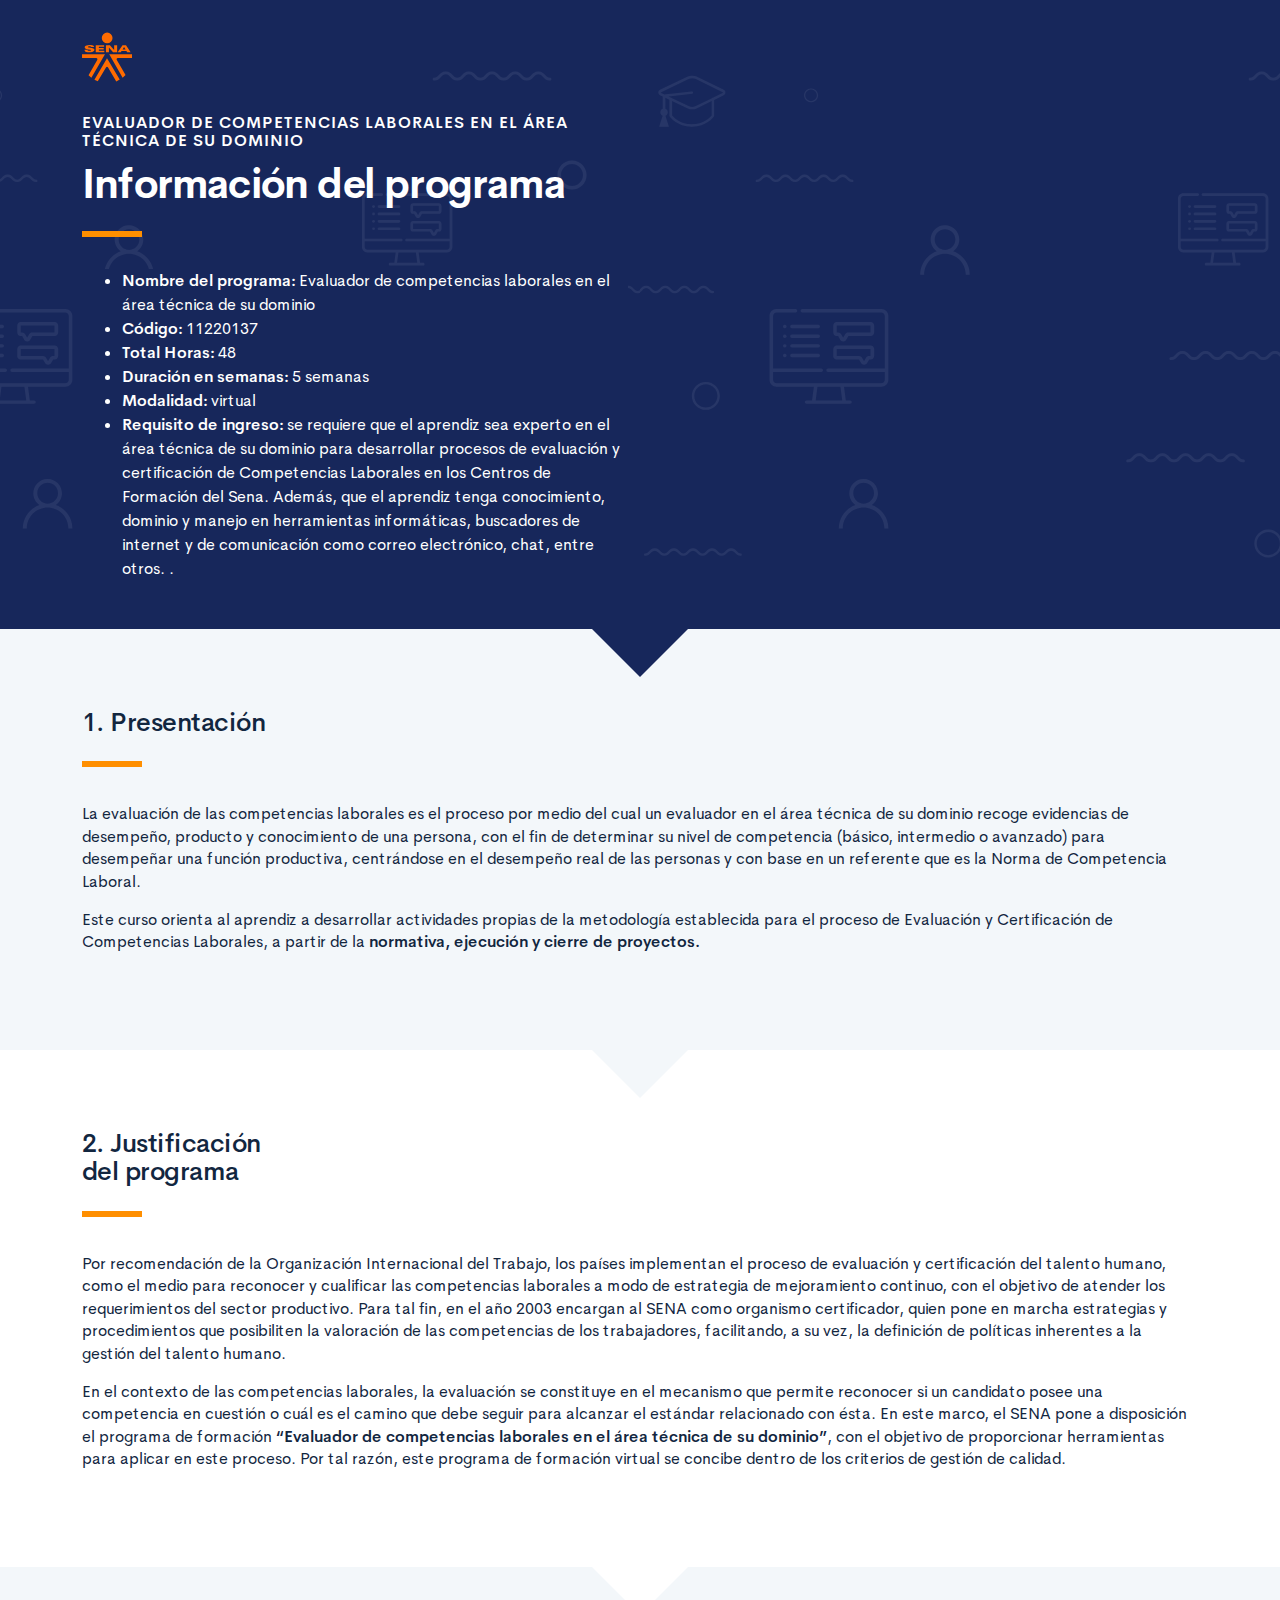
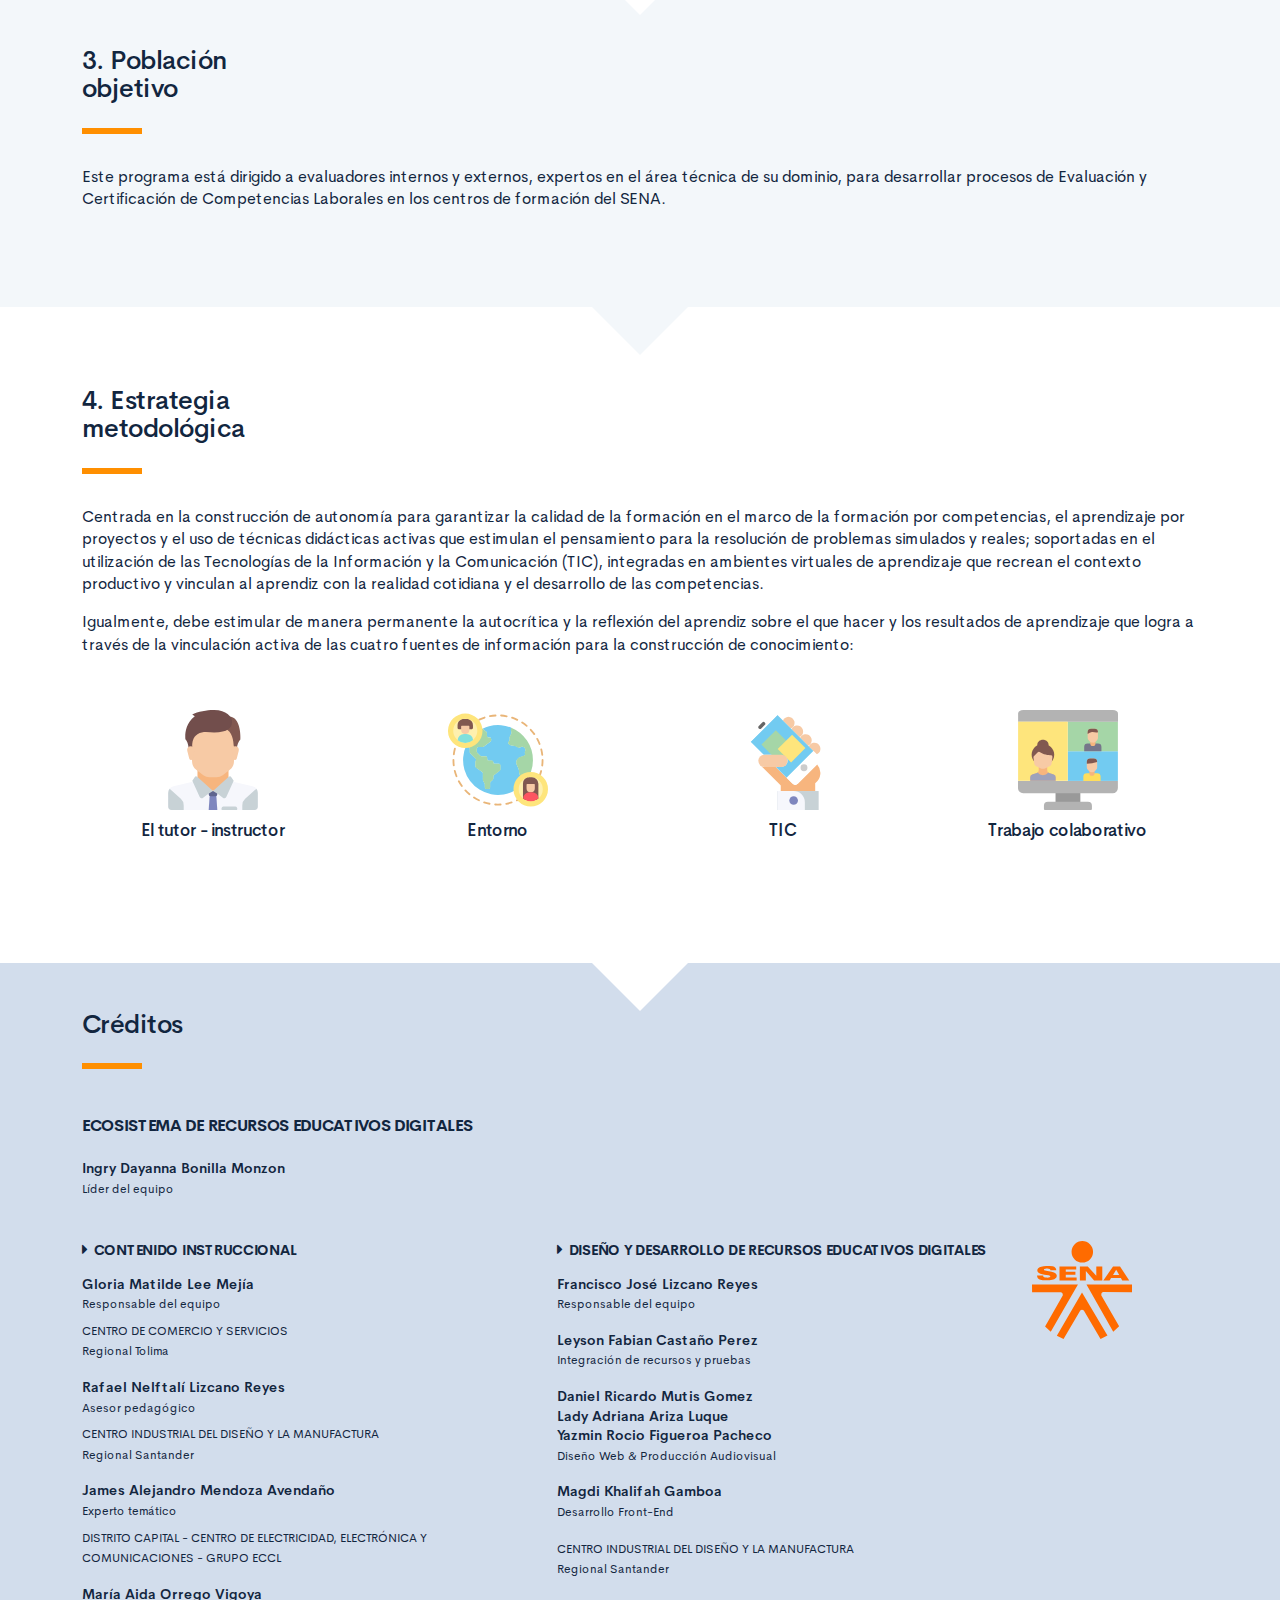
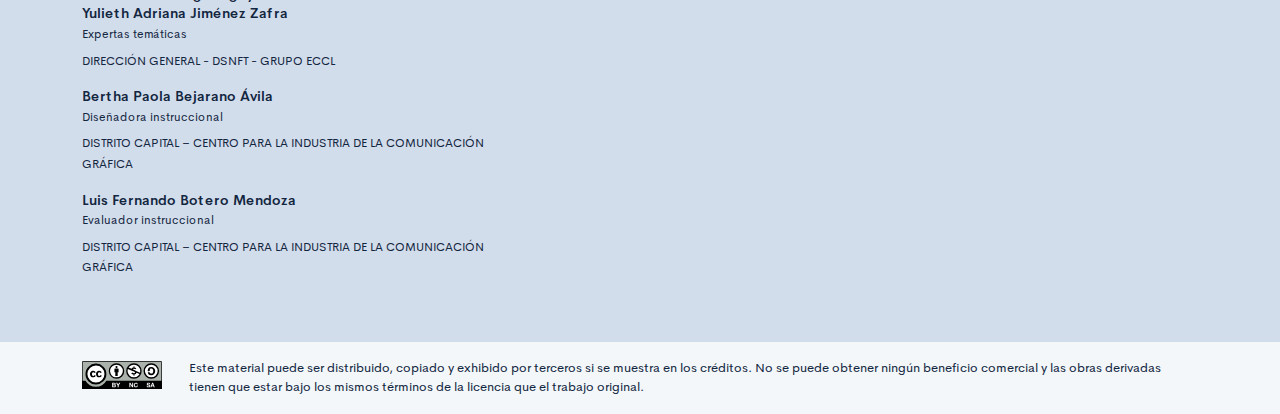
==== public/info.html @ 94f4ec47 "CF3_V1" ====
<!DOCTYPE html>
<html lang="es">
    <head>
        <meta charset="UTF-8">
        <meta name="viewport" content="width=device-width, user-scalable=no, initial-scale=1.0, maximum-scale=1.0, minimum-scale=1.0">
        <title>Información del programa: Salud Penitenciaria</title>
        <meta meta name="description" content="Ruta de aprendizaje programa Salud penitenciaria.">
        <link rel="icon" type="image/svg+xml" href="assets/images/logos/senaLogo.svg">
        <link rel="stylesheet" href="assets/fonts/feather/feather.css">
        <link rel="stylesheet" href="assets/fonts/fontawesome/css/font-awesome.css">
        <link href="assets/css/fancybox.css" rel="stylesheet">
        <link href="assets/css/animate.css" rel="stylesheet">
        <link rel="stylesheet" href="assets/css/main.css">
    </head>
    <body class="theme-dark page-header-textura" id="page-home">
        <header class="curso-presentacion page-header" id="CursoPresentacion">
            <div class="page-textura">
                <div class="container">
                    <div class="curso-topbar justify-content-center justify-content-md-start"><a class="curso-topbar__logo"><svg xmlns="http://www.w3.org/2000/svg" width="168.273" height="164.177" viewBox="0 0 168.273 164.177">
                                <path id="SENA_LOGO" data-name="SENA LOGO" d="M85.349,1a18.09,18.09,0,1,0,18.09,18.09h0A18.1,18.1,0,0,0,85.349,1ZM25.617,42.983a33.722,33.722,0,0,0-9.386,1.024,11.156,11.156,0,0,0-5.12,2.56A5.346,5.346,0,0,0,10.086,52.2c.683,1.707,2.56,2.9,4.608,3.584,4.437,1.536,9.386,1.877,13.994,2.731a5.1,5.1,0,0,1,2.389,1.024,1.369,1.369,0,0,1-.683,2.048,9.146,9.146,0,0,1-5.291.683A8.354,8.354,0,0,1,20.5,61.244a1.962,1.962,0,0,1-.853-2.389H9.233A7.663,7.663,0,0,0,10.6,63.463a7.59,7.59,0,0,0,4.267,2.389A28.541,28.541,0,0,0,23.4,66.876,52.426,52.426,0,0,0,35,66.023a11.043,11.043,0,0,0,5.8-2.9,5.358,5.358,0,0,0-1.365-8.533,21.267,21.267,0,0,0-5.8-2.048c-3.072-.683-5.973-1.024-9.045-1.536a9.114,9.114,0,0,1-3.072-.853,1.226,1.226,0,0,1,0-2.219,9.369,9.369,0,0,1,4.437-.683,10.554,10.554,0,0,1,4.608.853A1.877,1.877,0,0,1,31.59,49.81h9.9a5.669,5.669,0,0,0-1.195-3.584A8.875,8.875,0,0,0,35.515,43.5c-3.584-.341-6.827-.512-9.9-.512Zm21.333.683V67.217H75.792V62.1H57.531V57.489H73.744V52.54H57.531V48.786H75.109v-5.12Zm47.615,0H81.253V67.217H91.322V51.346l13.824,15.872h13.824V43.666H108.9v15.7Zm42.495,0L120.676,67.217h10.581l2.56-4.267H150.2l2.389,4.267h11.776l-15.53-23.551ZM142.35,49.3l5.12,8.533h-10.41ZM.7,74.044l.171,12.8L49,86.673c2.389.512,3.925,2.048,3.413,5.8l-29.7,51.711,9.557,9.045L78.01,74.044Zm91.646,0L137.4,152.89l9.9-8.874L117.433,92.3c-.512-3.584.853-5.291,3.413-5.8l48.127.171V74.044ZM84.837,87.185,42.512,159.546l11.264,5.461,28.159-47.615a4.283,4.283,0,0,1,2.9-1.195,4.681,4.681,0,0,1,3.072,1.195l28.159,47.786,11.605-5.973Z" transform="translate(-0.7 -1)" fill="#FF6B00" />
                            </svg>
                        </a></div>
                    <div class="curso-portada">
                        <div class="row align-items-center">
                            <div class="col-12 col-lg-6">
                                <h3 class="curso-subtitulo">Evaluador de competencias laborales en el área técnica de su dominio</h3>
                                <h1 class="curso-titulo">Información del programa</h1>
                                <div class="brand-line-primary"></div>
                                <p class="curso-descripcion">
                                <ul class="bg-brand-color-dark text-white">
                                    <li> <span><strong>Nombre del programa:</strong> Evaluador de competencias laborales en el área técnica de su dominio</span></li>
                                    <li> <span><strong>Código:</strong> 11220137</span></li>
                                    <li> <span><strong>Total Horas:</strong> 48</span></li>
                                    <li> <span><strong>Duración en semanas:</strong> 5 semanas</span></li>
                                    <li> <span><strong>Modalidad:</strong> virtual</span></li>
                                    <li> <span><strong>Requisito de ingreso:</strong> se requiere que el aprendiz sea experto en el área técnica de su dominio para desarrollar procesos de evaluación y certificación de Competencias Laborales en los Centros de Formación del Sena. Además, que el aprendiz tenga conocimiento, dominio y manejo en herramientas informáticas, buscadores de internet y de comunicación como correo electrónico, chat, entre otros. </i>.</span></li>
                                </ul>
                                </p>
                            </div>
                            <div class="col-12 col-lg-6">
                                <div class="embed-responsive embed-responsive-16by9"><iframe class="embed-responsive-item" width="560" height="315" src="https://www.youtube.com/embed/yAttOSxoYdc" frameborder="0" allow="accelerometer; autoplay; encrypted-media; gyroscope; picture-in-picture" allowfullscreen=""> </iframe></div>
                            </div>
                        </div>
                    </div>
                </div>
            </div>
        </header>
        <section class="section section-dark" id="Presentacion">
            <div class="container">
                <h1> 1. Presentación</h1>
                <div class="brand-line-primary"></div>
                <p class="mt-5">La evaluación de las competencias laborales es el proceso por medio del cual un evaluador en el área técnica de su dominio recoge evidencias de desempeño, producto y conocimiento de una persona, con el fin de determinar su nivel de competencia (básico, intermedio o avanzado) para desempeñar una función productiva, centrándose en el desempeño real de las personas y con base en un referente que es la Norma de Competencia Laboral.</p>
                <p>Este curso orienta al aprendiz a desarrollar actividades propias de la metodología establecida para el proceso de Evaluación y Certificación de Competencias Laborales, a partir de la <strong>normativa, ejecución y cierre de proyectos.</strong> </p>
            </div>
        </section>
        <section class="section section-light" id="Justificacion">
            <div class="container">
                <h1> 2. Justificación<br> del programa</h1>
                <div class="brand-line-primary"></div>
                <p class="mt-5">Por recomendación de la Organización Internacional del Trabajo, los países implementan el proceso de evaluación y certificación del talento humano, como el medio para reconocer y cualificar las competencias laborales a modo de estrategia de mejoramiento continuo, con el objetivo de atender los requerimientos del sector productivo. Para tal fin, en el año 2003 encargan al SENA como organismo certificador, quien pone en marcha estrategias y procedimientos que posibiliten la valoración de las competencias de los trabajadores, facilitando, a su vez, la definición de políticas inherentes a la gestión del talento humano.</p>
                <p>En el contexto de las competencias laborales, la evaluación se constituye en el mecanismo que permite reconocer si un candidato posee una competencia en cuestión o cuál es el camino que debe seguir para alcanzar el estándar relacionado con ésta. En este marco, el SENA pone a disposición el programa de formación <strong>“Evaluador de competencias laborales en el área técnica de su dominio”</strong>, con el objetivo de proporcionar herramientas para aplicar en este proceso. Por tal razón, este programa de formación virtual se concibe dentro de los criterios de gestión de calidad.</p>
            </div>
        </section>
        <section class="section section-dark" id="Poblacion">
            <div class="container">
                <h1> 3. Población <br>objetivo</h1>
                <div class="brand-line-primary"></div>
                <p>Este programa está dirigido a evaluadores internos y externos, expertos en el área técnica de su dominio, para desarrollar procesos de Evaluación y Certificación de Competencias Laborales en los centros de formación del SENA.</p>
            </div>
        </section>
        <section class="section section-light" id="Estrategia">
            <div class="container">
                <h1>4. Estrategia <br>metodológica</h1>
                <div class="brand-line-primary"></div>
                <p>Centrada en la construcción de autonomía para garantizar la calidad de la formación en el marco de la formación por competencias, el aprendizaje por proyectos y el uso de técnicas didácticas activas que estimulan el pensamiento para la resolución de problemas simulados y reales; soportadas en el utilización de las Tecnologías de la Información y la Comunicación (TIC), integradas en ambientes virtuales de aprendizaje que recrean el contexto productivo y vinculan al aprendiz con la realidad cotidiana y el desarrollo de las competencias. </p>
                <p>Igualmente, debe estimular de manera permanente la autocrítica y la reflexión del aprendiz sobre el que hacer y los resultados de aprendizaje que logra a través de la vinculación activa de las cuatro fuentes de información para la construcción de conocimiento: </p>
                <div class="row mt-4">
                    <article class="col-md-6 col-lg-3 my-2">
                        <div class="box bg-gray-200 d-flex flex-column justify-content-center align-items-center p-4 rounded-lg"><img class="img-fluid" src="assets/images/info/tutor.svg" style="width: 100px; height: 100px;">
                            <h3 class="my-3">El tutor - instructor</h3>
                        </div>
                    </article>
                    <article class="col-md-6 col-lg-3 my-2">
                        <div class="box bg-gray-200 d-flex flex-column justify-content-center align-items-center p-4 rounded-lg"><img class="img-fluid" src="assets/images/info/entorno.svg" style="width: 100px; height: 100px;">
                            <h3 class="my-3">Entorno</h3>
                        </div>
                    </article>
                    <article class="col-md-6 col-lg-3 my-2">
                        <div class="box bg-gray-200 d-flex flex-column justify-content-center align-items-center p-4 rounded-lg"><img class="img-fluid" src="assets/images/info/tic.svg" style="width: 100px; height: 100px;">
                            <h3 class="my-3">TIC</h3>
                        </div>
                    </article>
                    <article class="col-md-6 col-lg-3 my-2">
                        <div class="box bg-gray-200 d-flex flex-column justify-content-center align-items-center p-4 rounded-lg" style="height: 100%;"><img class="img-fluid" src="assets/images/info/colaborativo.svg" style="width: 100px; height: 100px;">
                            <h3 class="my-3">Trabajo colaborativo</h3>
                        </div>
                    </article>
                </div>
            </div>
        </section>
        <footer class="footer" id="Creditos">
            <div class="container">
                <h1>Créditos </h1>
                <div class="brand-line-primary"></div>
                <div class="row">
                    <div class="col-12 col-md-5">
                        <h3 class="footer-subtitulo mb-4">ECOSISTEMA DE RECURSOS EDUCATIVOS DIGITALES </h3>
                        <p class="footer-texto mb-2"><strong>Ingry Dayanna Bonilla Monzon </strong><br /> <span class="text-small">Líder del equipo</span></p>
                    </div>
                </div>
                <div class="row mt-5">
                    <div class="col-12 col-md-5">
                        <h4 class="footer-subtitulo-2 mt-0">
                            <div class="fa fa-caret-right mr-2"></div>Contenido Instruccional
                        </h4>
                        <p class="footer-texto mb-2"><strong>Gloria Matilde Lee Mejía </strong><br /> <span class="text-small">Responsable del equipo</span></p>
                        <p class="footer-texto"><span class="text-small text-uppercase">Centro de Comercio y Servicios</span><br /><span class="text-small">Regional Tolima</span></p>
                        <p class="footer-texto mb-2"><strong>Rafael Nelftalí Lizcano Reyes</strong><br /> <span class="text-small">Asesor pedagógico<br /></span></p>
                        <p class="footer-texto"><span class="text-small text-uppercase">CENTRO INDUSTRIAL DEL DISEÑO Y LA MANUFACTURA </span><br /><span class="text-small">Regional Santander </span></p>
                        <p class="footer-texto mb-2"><strong>James Alejandro Mendoza Avendaño</strong><br /><span class="text-small">Experto temático<br /></span></p>
                        <p class="footer-texto"><span class="text-small text-uppercase">Distrito Capital - Centro de Electricidad, Electrónica Y Comunicaciones - Grupo ECCL</span></p>
                        <p class="footer-texto mb-2"><strong>María Aida Orrego Vigoya</strong><br />
                            <strong>Yulieth Adriana Jiménez Zafra</strong><br /> <span class="text-small">Expertas temáticas<br /></span></p>
                        <p class="footer-texto"><span class="text-small text-uppercase">Dirección General - DSNFT - Grupo ECCL</span></p>
                        <p class="footer-texto mb-2"><strong>Bertha Paola Bejarano Ávila</strong><br /> <span class="text-small">Diseñadora instruccional<br /></span></p>
                        <p class="footer-texto"><span class="text-small text-uppercase">Distrito Capital – Centro para La Industria de la Comunicación Gráfica</span></p>
                        <p class="footer-texto mb-2"><strong>Luis Fernando Botero Mendoza</strong><br /> <span class="text-small">Evaluador instruccional<br /></span></p>
                        <p class="footer-texto"><span class="text-small text-uppercase">Distrito Capital – Centro para La Industria de la Comunicación Gráfica</span></p>
                    </div>
                    <div class="col-12 col-md-5">
                        <h4 class="footer-subtitulo-2 mt-0">
                            <div class="fa fa-caret-right mr-2"></div>Diseño y desarrollo de recursos educativos digitales
                        </h4>
                        <p class="footer-texto"><strong>Francisco José Lizcano Reyes </strong><br /> <span class="text-small">Responsable del equipo<br /></span></p>
                        <p class="footer-texto"><strong>Leyson Fabian Castaño Perez</strong><br /> <span class="text-small">Integración de recursos y pruebas<br /></span></p>
                        <p class="footer-texto"> <strong>Daniel Ricardo Mutis Gomez</strong><br />
                            <strong>Lady Adriana Ariza Luque </strong><br />
                            <strong>Yazmin Rocio Figueroa Pacheco</strong><br /><span class="text-small">Diseño Web & Producción Audiovisual<br /></span></p>
                        <p class="footer-texto"><strong>Magdi Khalifah Gamboa</strong><br /> <span class="text-small">Desarrollo Front-End<br /></span></p>
                        <p class="footer-texto"><span class="text-small text-uppercase">CENTRO INDUSTRIAL DEL DISEÑO Y LA MANUFACTURA </span><br /><span class="text-small">Regional Santander </span></p>
                    </div>
                    <div class="col-12 col-md-2">
                        <div class="d-flex flex-column justify-content-center"><img src="assets/images/logos/senaLogo.svg" style="max-width:100px" /></div>
                    </div>
                </div>
            </div>
        </footer>
        <section id="cc">
            <div class="container">
                <div class="d-flex flex-column flex-sm-row"><span class="pr-3"><i class="icon cc"></i></span><span>Este material puede ser distribuido, copiado y exhibido por terceros si se muestra en los créditos. No se puede obtener ningún beneficio comercial y las obras derivadas tienen que estar bajo los mismos términos de la licencia que el trabajo original.</span></div>
            </div>
        </section>
    </body>
</html>
---- public/assets/fonts/feather/feather.css ----
@font-face {
  font-family: 'Feather';
  src:
    url('fonts/Feather.ttf?sdxovp') format('truetype'),
    url('fonts/Feather.woff?sdxovp') format('woff'),
    url('fonts/Feather.svg?sdxovp#Feather') format('svg');
  font-weight: normal;
  font-style: normal;
}

.fe {
  /* use !important to prevent issues with browser extensions that change fonts */
  font-family: 'Feather' !important;
  speak: none;
  font-style: normal;
  font-weight: normal;
  font-variant: normal;
  text-transform: none;
  line-height: 1;

  /* Better Font Rendering =========== */
  -webkit-font-smoothing: antialiased;
  -moz-osx-font-smoothing: grayscale;
}

.fe-activity:before {
  content: "\e900";
}
.fe-airplay:before {
  content: "\e901";
}
.fe-alert-circle:before {
  content: "\e902";
}
.fe-alert-octagon:before {
  content: "\e903";
}
.fe-alert-triangle:before {
  content: "\e904";
}
.fe-align-center:before {
  content: "\e905";
}
.fe-align-justify:before {
  content: "\e906";
}
.fe-align-left:before {
  content: "\e907";
}
.fe-align-right:before {
  content: "\e908";
}
.fe-anchor:before {
  content: "\e909";
}
.fe-aperture:before {
  content: "\e90a";
}
.fe-archive:before {
  content: "\e90b";
}
.fe-arrow-down:before {
  content: "\e90c";
}
.fe-arrow-down-circle:before {
  content: "\e90d";
}
.fe-arrow-down-left:before {
  content: "\e90e";
}
.fe-arrow-down-right:before {
  content: "\e90f";
}
.fe-arrow-left:before {
  content: "\e910";
}
.fe-arrow-left-circle:before {
  content: "\e911";
}
.fe-arrow-right:before {
  content: "\e912";
}
.fe-arrow-right-circle:before {
  content: "\e913";
}
.fe-arrow-up:before {
  content: "\e914";
}
.fe-arrow-up-circle:before {
  content: "\e915";
}
.fe-arrow-up-left:before {
  content: "\e916";
}
.fe-arrow-up-right:before {
  content: "\e917";
}
.fe-at-sign:before {
  content: "\e918";
}
.fe-award:before {
  content: "\e919";
}
.fe-bar-chart:before {
  content: "\e91a";
}
.fe-bar-chart-2:before {
  content: "\e91b";
}
.fe-battery:before {
  content: "\e91c";
}
.fe-battery-charging:before {
  content: "\e91d";
}
.fe-bell:before {
  content: "\e91e";
}
.fe-bell-off:before {
  content: "\e91f";
}
.fe-bluetooth:before {
  content: "\e920";
}
.fe-bold:before {
  content: "\e921";
}
.fe-book:before {
  content: "\e922";
}
.fe-book-open:before {
  content: "\e923";
}
.fe-bookmark:before {
  content: "\e924";
}
.fe-box:before {
  content: "\e925";
}
.fe-briefcase:before {
  content: "\e926";
}
.fe-calendar:before {
  content: "\e927";
}
.fe-camera:before {
  content: "\e928";
}
.fe-camera-off:before {
  content: "\e929";
}
.fe-cast:before {
  content: "\e92a";
}
.fe-check:before {
  content: "\e92b";
}
.fe-check-circle:before {
  content: "\e92c";
}
.fe-check-square:before {
  content: "\e92d";
}
.fe-chevron-down:before {
  content: "\e92e";
}
.fe-chevron-left:before {
  content: "\e92f";
}
.fe-chevron-right:before {
  content: "\e930";
}
.fe-chevron-up:before {
  content: "\e931";
}
.fe-chevrons-down:before {
  content: "\e932";
}
.fe-chevrons-left:before {
  content: "\e933";
}
.fe-chevrons-right:before {
  content: "\e934";
}
.fe-chevrons-up:before {
  content: "\e935";
}
.fe-chrome:before {
  content: "\e936";
}
.fe-circle:before {
  content: "\e937";
}
.fe-clipboard:before {
  content: "\e938";
}
.fe-clock:before {
  content: "\e939";
}
.fe-cloud:before {
  content: "\e93a";
}
.fe-cloud-drizzle:before {
  content: "\e93b";
}
.fe-cloud-lightning:before {
  content: "\e93c";
}
.fe-cloud-off:before {
  content: "\e93d";
}
.fe-cloud-rain:before {
  content: "\e93e";
}
.fe-cloud-snow:before {
  content: "\e93f";
}
.fe-code:before {
  content: "\e940";
}
.fe-codepen:before {
  content: "\e941";
}
.fe-command:before {
  content: "\e942";
}
.fe-compass:before {
  content: "\e943";
}
.fe-copy:before {
  content: "\e944";
}
.fe-corner-down-left:before {
  content: "\e945";
}
.fe-corner-down-right:before {
  content: "\e946";
}
.fe-corner-left-down:before {
  content: "\e947";
}
.fe-corner-left-up:before {
  content: "\e948";
}
.fe-corner-right-down:before {
  content: "\e949";
}
.fe-corner-right-up:before {
  content: "\e94a";
}
.fe-corner-up-left:before {
  content: "\e94b";
}
.fe-corner-up-right:before {
  content: "\e94c";
}
.fe-cpu:before {
  content: "\e94d";
}
.fe-credit-card:before {
  content: "\e94e";
}
.fe-crop:before {
  content: "\e94f";
}
.fe-crosshair:before {
  content: "\e950";
}
.fe-database:before {
  content: "\e951";
}
.fe-delete:before {
  content: "\e952";
}
.fe-disc:before {
  content: "\e953";
}
.fe-dollar-sign:before {
  content: "\e954";
}
.fe-download:before {
  content: "\e955";
}
.fe-download-cloud:before {
  content: "\e956";
}
.fe-droplet:before {
  content: "\e957";
}
.fe-edit:before {
  content: "\e958";
}
.fe-edit-2:before {
  content: "\e959";
}
.fe-edit-3:before {
  content: "\e95a";
}
.fe-external-link:before {
  content: "\e95b";
}
.fe-eye:before {
  content: "\e95c";
}
.fe-eye-off:before {
  content: "\e95d";
}
.fe-facebook:before {
  content: "\e95e";
}
.fe-fast-forward:before {
  content: "\e95f";
}
.fe-feather:before {
  content: "\e960";
}
.fe-file:before {
  content: "\e961";
}
.fe-file-minus:before {
  content: "\e962";
}
.fe-file-plus:before {
  content: "\e963";
}
.fe-file-text:before {
  content: "\e964";
}
.fe-film:before {
  content: "\e965";
}
.fe-filter:before {
  content: "\e966";
}
.fe-flag:before {
  content: "\e967";
}
.fe-folder:before {
  content: "\e968";
}
.fe-folder-minus:before {
  content: "\e969";
}
.fe-folder-plus:before {
  content: "\e96a";
}
.fe-gift:before {
  content: "\e96b";
}
.fe-git-branch:before {
  content: "\e96c";
}
.fe-git-commit:before {
  content: "\e96d";
}
.fe-git-merge:before {
  content: "\e96e";
}
.fe-git-pull-request:before {
  content: "\e96f";
}
.fe-github:before {
  content: "\e970";
}
.fe-gitlab:before {
  content: "\e971";
}
.fe-globe:before {
  content: "\e972";
}
.fe-grid:before {
  content: "\e973";
}
.fe-hard-drive:before {
  content: "\e974";
}
.fe-hash:before {
  content: "\e975";
}
.fe-headphones:before {
  content: "\e976";
}
.fe-heart:before {
  content: "\e977";
}
.fe-help-circle:before {
  content: "\e978";
}
.fe-home:before {
  content: "\e979";
}
.fe-image:before {
  content: "\e97a";
}
.fe-inbox:before {
  content: "\e97b";
}
.fe-info:before {
  content: "\e97c";
}
.fe-instagram:before {
  content: "\e97d";
}
.fe-italic:before {
  content: "\e97e";
}
.fe-layers:before {
  content: "\e97f";
}
.fe-layout:before {
  content: "\e980";
}
.fe-life-buoy:before {
  content: "\e981";
}
.fe-link:before {
  content: "\e982";
}
.fe-link-2:before {
  content: "\e983";
}
.fe-linkedin:before {
  content: "\e984";
}
.fe-list:before {
  content: "\e985";
}
.fe-loader:before {
  content: "\e986";
}
.fe-lock:before {
  content: "\e987";
}
.fe-log-in:before {
  content: "\e988";
}
.fe-log-out:before {
  content: "\e989";
}
.fe-mail:before {
  content: "\e98a";
}
.fe-map:before {
  content: "\e98b";
}
.fe-map-pin:before {
  content: "\e98c";
}
.fe-maximize:before {
  content: "\e98d";
}
.fe-maximize-2:before {
  content: "\e98e";
}
.fe-menu:before {
  content: "\e98f";
}
.fe-message-circle:before {
  content: "\e990";
}
.fe-message-square:before {
  content: "\e991";
}
.fe-mic:before {
  content: "\e992";
}
.fe-mic-off:before {
  content: "\e993";
}
.fe-minimize:before {
  content: "\e994";
}
.fe-minimize-2:before {
  content: "\e995";
}
.fe-minus:before {
  content: "\e996";
}
.fe-minus-circle:before {
  content: "\e997";
}
.fe-minus-square:before {
  content: "\e998";
}
.fe-monitor:before {
  content: "\e999";
}
.fe-moon:before {
  content: "\e99a";
}
.fe-more-horizontal:before {
  content: "\e99b";
}
.fe-more-vertical:before {
  content: "\e99c";
}
.fe-move:before {
  content: "\e99d";
}
.fe-music:before {
  content: "\e99e";
}
.fe-navigation:before {
  content: "\e99f";
}
.fe-navigation-2:before {
  content: "\e9a0";
}
.fe-octagon:before {
  content: "\e9a1";
}
.fe-package:before {
  content: "\e9a2";
}
.fe-paperclip:before {
  content: "\e9a3";
}
.fe-pause:before {
  content: "\e9a4";
}
.fe-pause-circle:before {
  content: "\e9a5";
}
.fe-percent:before {
  content: "\e9a6";
}
.fe-phone:before {
  content: "\e9a7";
}
.fe-phone-call:before {
  content: "\e9a8";
}
.fe-phone-forwarded:before {
  content: "\e9a9";
}
.fe-phone-incoming:before {
  content: "\e9aa";
}
.fe-phone-missed:before {
  content: "\e9ab";
}
.fe-phone-off:before {
  content: "\e9ac";
}
.fe-phone-outgoing:before {
  content: "\e9ad";
}
.fe-pie-chart:before {
  content: "\e9ae";
}
.fe-play:before {
  content: "\e9af";
}
.fe-play-circle:before {
  content: "\e9b0";
}
.fe-plus:before {
  content: "\e9b1";
}
.fe-plus-circle:before {
  content: "\e9b2";
}
.fe-plus-square:before {
  content: "\e9b3";
}
.fe-pocket:before {
  content: "\e9b4";
}
.fe-power:before {
  content: "\e9b5";
}
.fe-printer:before {
  content: "\e9b6";
}
.fe-radio:before {
  content: "\e9b7";
}
.fe-refresh-ccw:before {
  content: "\e9b8";
}
.fe-refresh-cw:before {
  content: "\e9b9";
}
.fe-repeat:before {
  content: "\e9ba";
}
.fe-rewind:before {
  content: "\e9bb";
}
.fe-rotate-ccw:before {
  content: "\e9bc";
}
.fe-rotate-cw:before {
  content: "\e9bd";
}
.fe-rss:before {
  content: "\e9be";
}
.fe-save:before {
  content: "\e9bf";
}
.fe-scissors:before {
  content: "\e9c0";
}
.fe-search:before {
  content: "\e9c1";
}
.fe-send:before {
  content: "\e9c2";
}
.fe-server:before {
  content: "\e9c3";
}
.fe-settings:before {
  content: "\e9c4";
}
.fe-share:before {
  content: "\e9c5";
}
.fe-share-2:before {
  content: "\e9c6";
}
.fe-shield:before {
  content: "\e9c7";
}
.fe-shield-off:before {
  content: "\e9c8";
}
.fe-shopping-bag:before {
  content: "\e9c9";
}
.fe-shopping-cart:before {
  content: "\e9ca";
}
.fe-shuffle:before {
  content: "\e9cb";
}
.fe-sidebar:before {
  content: "\e9cc";
}
.fe-skip-back:before {
  content: "\e9cd";
}
.fe-skip-forward:before {
  content: "\e9ce";
}
.fe-slack:before {
  content: "\e9cf";
}
.fe-slash:before {
  content: "\e9d0";
}
.fe-sliders:before {
  content: "\e9d1";
}
.fe-smartphone:before {
  content: "\e9d2";
}
.fe-speaker:before {
  content: "\e9d3";
}
.fe-square:before {
  content: "\e9d4";
}
.fe-star:before {
  content: "\e9d5";
}
.fe-stop-circle:before {
  content: "\e9d6";
}
.fe-sun:before {
  content: "\e9d7";
}
.fe-sunrise:before {
  content: "\e9d8";
}
.fe-sunset:before {
  content: "\e9d9";
}
.fe-tablet:before {
  content: "\e9da";
}
.fe-tag:before {
  content: "\e9db";
}
.fe-target:before {
  content: "\e9dc";
}
.fe-terminal:before {
  content: "\e9dd";
}
.fe-thermometer:before {
  content: "\e9de";
}
.fe-thumbs-down:before {
  content: "\e9df";
}
.fe-thumbs-up:before {
  content: "\e9e0";
}
.fe-toggle-left:before {
  content: "\e9e1";
}
.fe-toggle-right:before {
  content: "\e9e2";
}
.fe-trash:before {
  content: "\e9e3";
}
.fe-trash-2:before {
  content: "\e9e4";
}
.fe-trending-down:before {
  content: "\e9e5";
}
.fe-trending-up:before {
  content: "\e9e6";
}
.fe-triangle:before {
  content: "\e9e7";
}
.fe-truck:before {
  content: "\e9e8";
}
.fe-tv:before {
  content: "\e9e9";
}
.fe-twitter:before {
  content: "\e9ea";
}
.fe-type:before {
  content: "\e9eb";
}
.fe-umbrella:before {
  content: "\e9ec";
}
.fe-underline:before {
  content: "\e9ed";
}
.fe-unlock:before {
  content: "\e9ee";
}
.fe-upload:before {
  content: "\e9ef";
}
.fe-upload-cloud:before {
  content: "\e9f0";
}
.fe-user:before {
  content: "\e9f1";
}
.fe-user-check:before {
  content: "\e9f2";
}
.fe-user-minus:before {
  content: "\e9f3";
}
.fe-user-plus:before {
  content: "\e9f4";
}
.fe-user-x:before {
  content: "\e9f5";
}
.fe-users:before {
  content: "\e9f6";
}
.fe-video:before {
  content: "\e9f7";
}
.fe-video-off:before {
  content: "\e9f8";
}
.fe-voicemail:before {
  content: "\e9f9";
}
.fe-volume:before {
  content: "\e9fa";
}
.fe-volume-1:before {
  content: "\e9fb";
}
.fe-volume-2:before {
  content: "\e9fc";
}
.fe-volume-x:before {
  content: "\e9fd";
}
.fe-watch:before {
  content: "\e9fe";
}
.fe-wifi:before {
  content: "\e9ff";
}
.fe-wifi-off:before {
  content: "\ea00";
}
.fe-wind:before {
  content: "\ea01";
}
.fe-x:before {
  content: "\ea02";
}
.fe-x-circle:before {
  content: "\ea03";
}
.fe-x-square:before {
  content: "\ea04";
}
.fe-youtube:before {
  content: "\ea05";
}
.fe-zap:before {
  content: "\ea06";
}
.fe-zap-off:before {
  content: "\ea07";
}
.fe-zoom-in:before {
  content: "\ea08";
}
.fe-zoom-out:before {
  content: "\ea09";
}
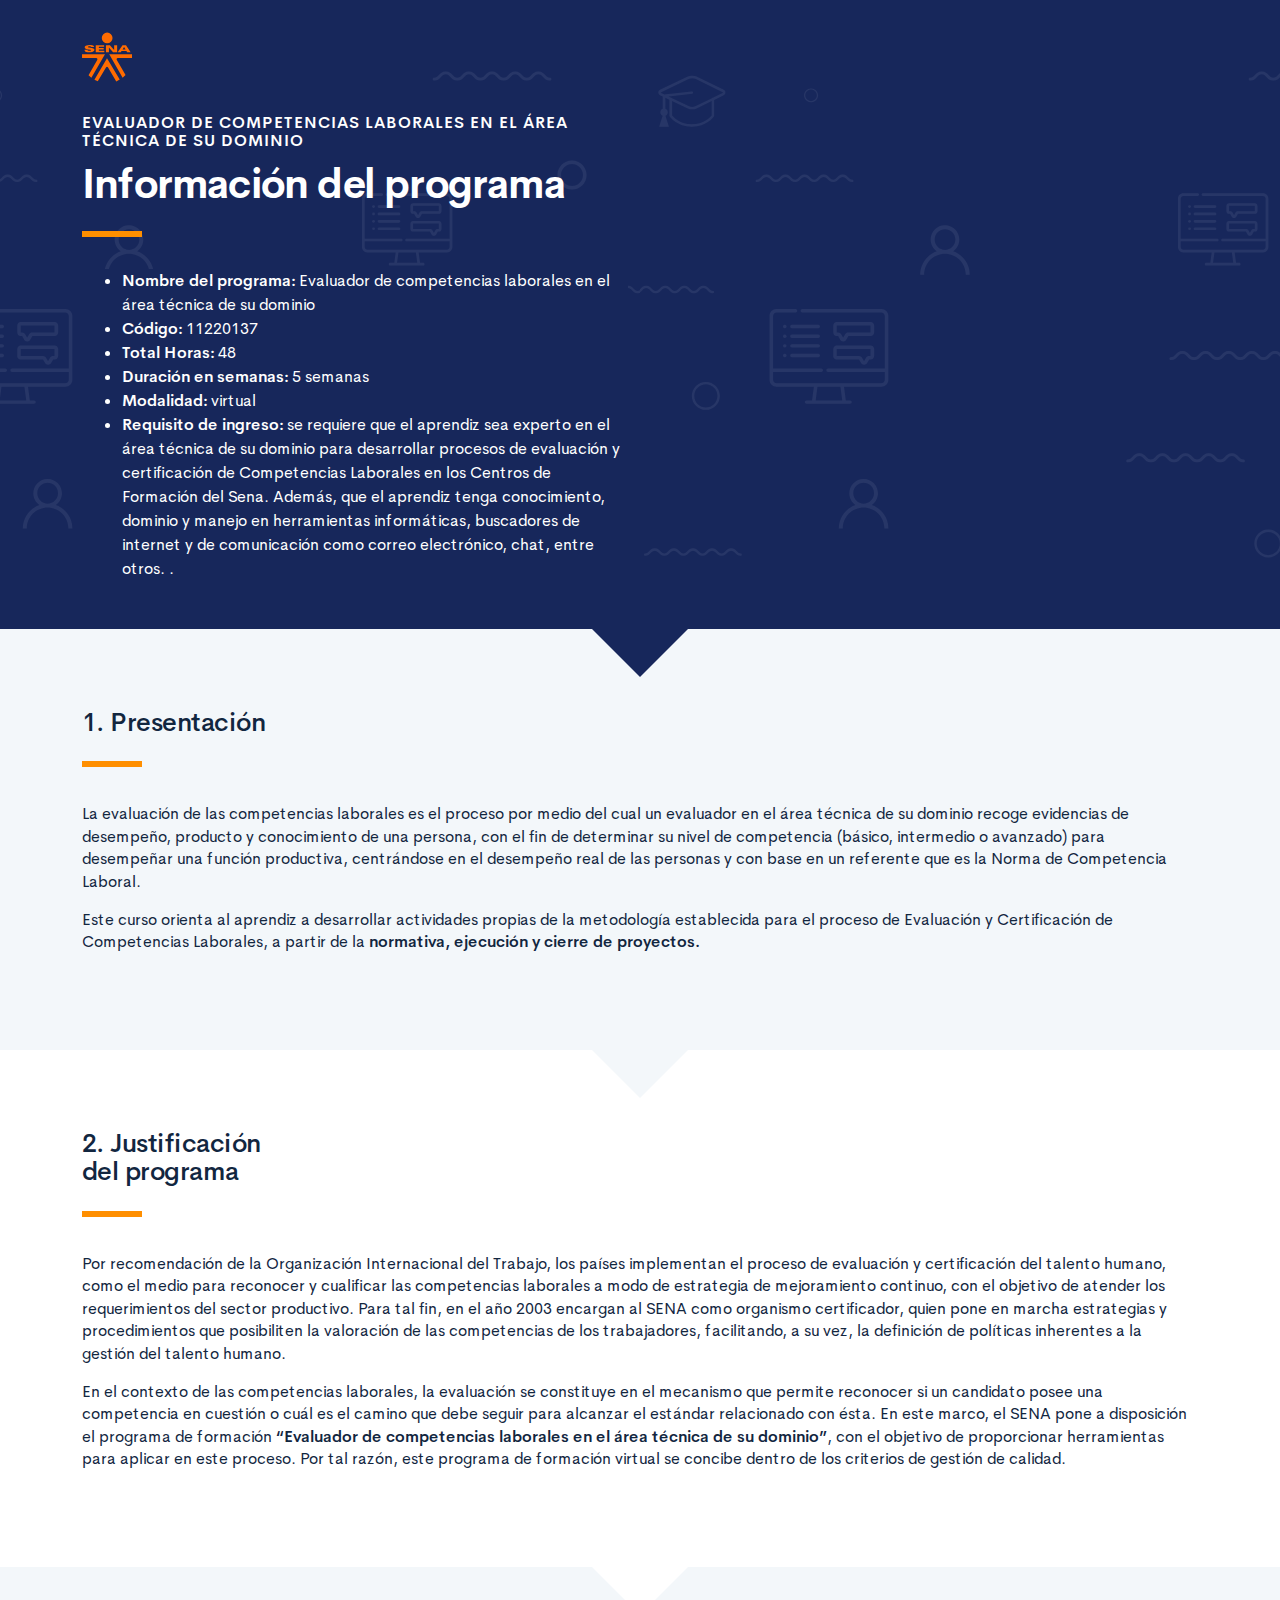
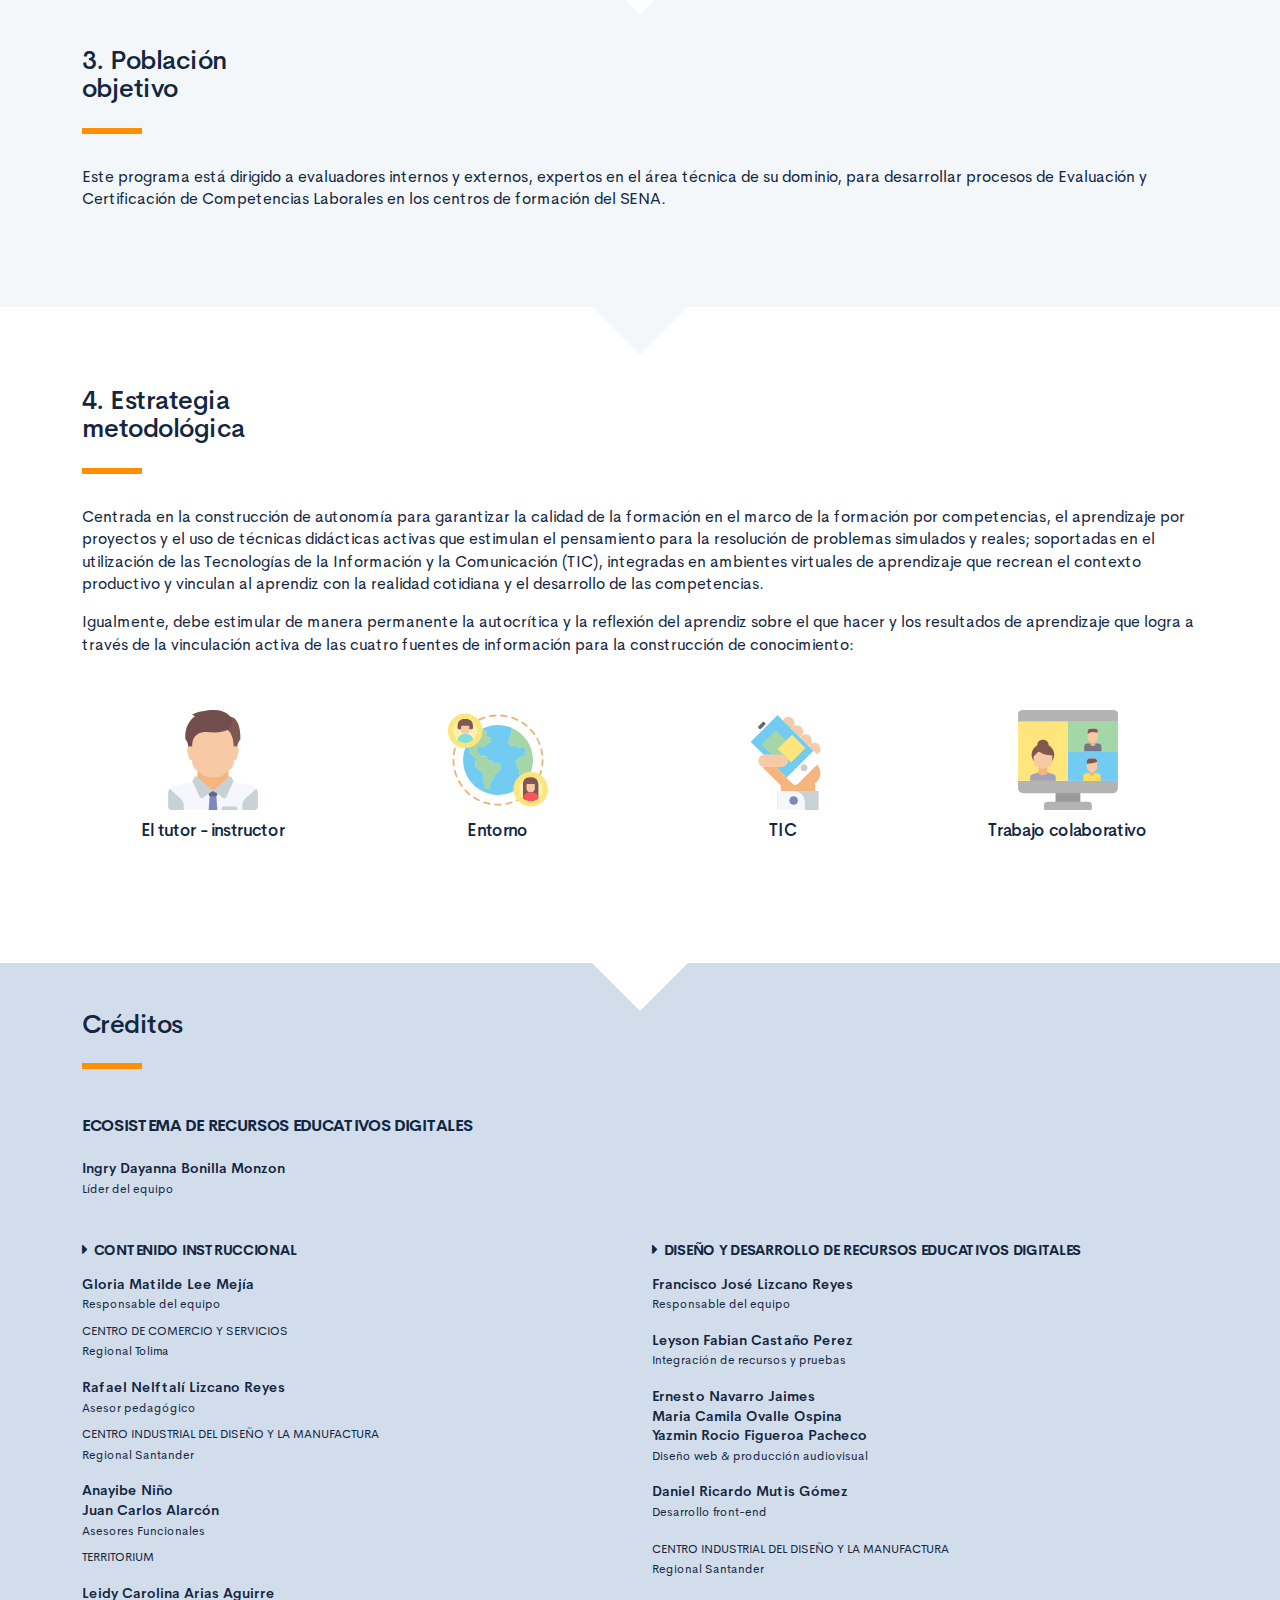
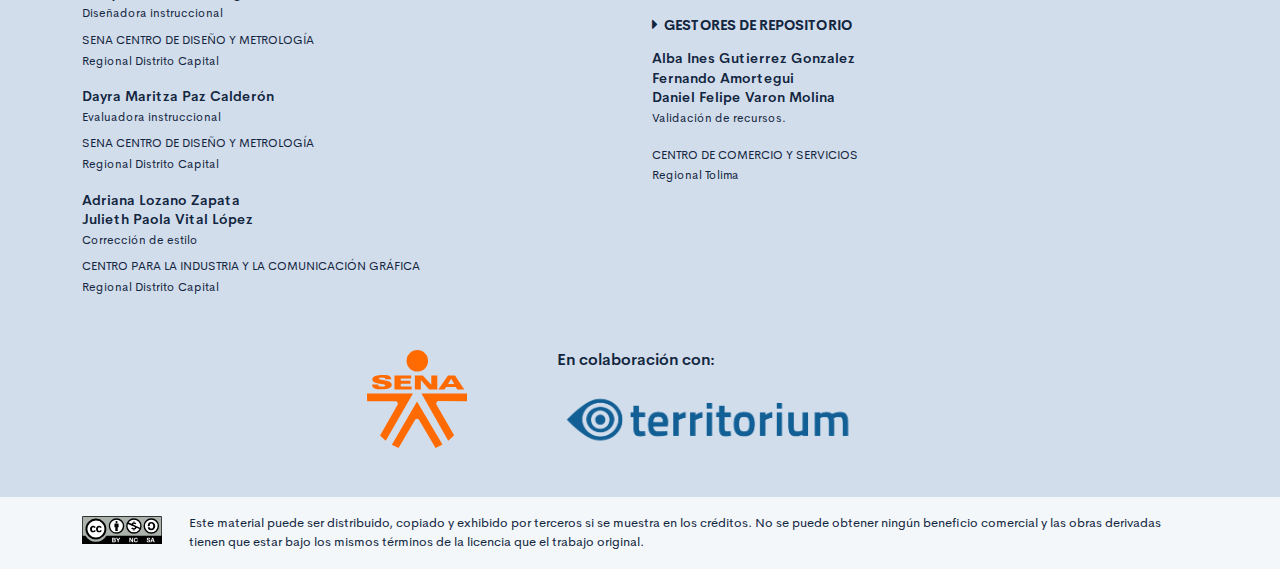
==== commit b9f72283: "Primera revisión - Ajustes" ====
--- a/public/info.html
+++ b/public/info.html
@@ -109,7 +109,7 @@
                     </div>
                 </div>
                 <div class="row mt-5">
-                    <div class="col-12 col-md-5">
+                    <div class="col-12 col-md-6">
                         <h4 class="footer-subtitulo-2 mt-0">
                             <div class="fa fa-caret-right mr-2"></div>Contenido Instruccional
                         </h4>
@@ -117,30 +117,41 @@
                         <p class="footer-texto"><span class="text-small text-uppercase">Centro de Comercio y Servicios</span><br /><span class="text-small">Regional Tolima</span></p>
                         <p class="footer-texto mb-2"><strong>Rafael Nelftalí Lizcano Reyes</strong><br /> <span class="text-small">Asesor pedagógico<br /></span></p>
                         <p class="footer-texto"><span class="text-small text-uppercase">CENTRO INDUSTRIAL DEL DISEÑO Y LA MANUFACTURA </span><br /><span class="text-small">Regional Santander </span></p>
-                        <p class="footer-texto mb-2"><strong>James Alejandro Mendoza Avendaño</strong><br /><span class="text-small">Experto temático<br /></span></p>
-                        <p class="footer-texto"><span class="text-small text-uppercase">Distrito Capital - Centro de Electricidad, Electrónica Y Comunicaciones - Grupo ECCL</span></p>
-                        <p class="footer-texto mb-2"><strong>María Aida Orrego Vigoya</strong><br />
-                            <strong>Yulieth Adriana Jiménez Zafra</strong><br /> <span class="text-small">Expertas temáticas<br /></span></p>
-                        <p class="footer-texto"><span class="text-small text-uppercase">Dirección General - DSNFT - Grupo ECCL</span></p>
-                        <p class="footer-texto mb-2"><strong>Bertha Paola Bejarano Ávila</strong><br /> <span class="text-small">Diseñadora instruccional<br /></span></p>
-                        <p class="footer-texto"><span class="text-small text-uppercase">Distrito Capital – Centro para La Industria de la Comunicación Gráfica</span></p>
-                        <p class="footer-texto mb-2"><strong>Luis Fernando Botero Mendoza</strong><br /> <span class="text-small">Evaluador instruccional<br /></span></p>
-                        <p class="footer-texto"><span class="text-small text-uppercase">Distrito Capital – Centro para La Industria de la Comunicación Gráfica</span></p>
+                        <p class="footer-texto mb-2"><strong>Anayibe Niño</strong><br />
+                            <strong>Juan Carlos Alarcón</strong><br /><span class="text-small">Asesores Funcionales <br /></span></p>
+                        <p class="footer-texto"><span class="text-small text-uppercase">Territorium</span></p>
+                        <p class="footer-texto mb-2"><strong>Leidy Carolina Arias Aguirre</strong><br /> <span class="text-small">Diseñadora instruccional<br /></span></p>
+                        <p class="footer-texto"><span class="text-small text-uppercase">SENA Centro de Diseño y Metrología</span><br /><span class="text-small">Regional Distrito Capital</span></p>
+                        <p class="footer-texto mb-2"><strong>Dayra Maritza Paz Calderón</strong><br /> <span class="text-small">Evaluadora instruccional<br /></span></p>
+                        <p class="footer-texto"><span class="text-small text-uppercase">SENA Centro de Diseño y Metrología</span><br /><span class="text-small">Regional Distrito Capital</span></p>
+                        <p class="footer-texto mb-2"><strong>Adriana Lozano Zapata</strong><br />
+                            <strong>Julieth Paola Vital López</strong><br /> <span class="text-small">Corrección de estilo<br /></span></p>
+                        <p class="footer-texto"><span class="text-small text-uppercase">Centro para la Industria y la Comunicación Gráfica </span><br /><span class="text-small">Regional Distrito Capital </span></p>
                     </div>
-                    <div class="col-12 col-md-5">
+                    <div class="col-12 col-md-6">
                         <h4 class="footer-subtitulo-2 mt-0">
                             <div class="fa fa-caret-right mr-2"></div>Diseño y desarrollo de recursos educativos digitales
                         </h4>
                         <p class="footer-texto"><strong>Francisco José Lizcano Reyes </strong><br /> <span class="text-small">Responsable del equipo<br /></span></p>
                         <p class="footer-texto"><strong>Leyson Fabian Castaño Perez</strong><br /> <span class="text-small">Integración de recursos y pruebas<br /></span></p>
-                        <p class="footer-texto"> <strong>Daniel Ricardo Mutis Gomez</strong><br />
-                            <strong>Lady Adriana Ariza Luque </strong><br />
-                            <strong>Yazmin Rocio Figueroa Pacheco</strong><br /><span class="text-small">Diseño Web & Producción Audiovisual<br /></span></p>
-                        <p class="footer-texto"><strong>Magdi Khalifah Gamboa</strong><br /> <span class="text-small">Desarrollo Front-End<br /></span></p>
-                        <p class="footer-texto"><span class="text-small text-uppercase">CENTRO INDUSTRIAL DEL DISEÑO Y LA MANUFACTURA </span><br /><span class="text-small">Regional Santander </span></p>
+                        <p class="footer-texto"> <strong>Ernesto Navarro Jaimes</strong><br />
+                            <strong>Maria Camila Ovalle Ospina </strong><br />
+                            <strong>Yazmin Rocio Figueroa Pacheco</strong><br /><span class="text-small">Diseño web & producción audiovisual<br /></span></p>
+                        <p class="footer-texto"><strong>Daniel Ricardo Mutis Gómez</strong><br /> <span class="text-small">Desarrollo front-end<br /></span></p>
+                        <p class="footer-texto"><span class="text-small text-uppercase">CENTRO INDUSTRIAL DEL DISEÑO Y LA MANUFACTURA </span><br /><span class="text-small">Regional Santander</span></p>
+                        <h4 class="footer-subtitulo-2 mt-5">
+                            <div class="fa fa-caret-right mr-2"></div>Gestores de repositorio
+                        </h4>
+                        <p class="footer-texto"><strong>Alba Ines Gutierrez Gonzalez </strong><br />
+                            <strong>Fernando Amortegui </strong><br />
+                            <strong>Daniel Felipe Varon Molina </strong><br /> <span class="text-small">Validación de recursos.<br /></span></p>
+                        <p class="footer-texto"><span class="text-small text-uppercase">Centro de comercio y servicios </span><br /><span class="text-small">Regional Tolima</span></p>
                     </div>
-                    <div class="col-12 col-md-2">
-                        <div class="d-flex flex-column justify-content-center"><img src="assets/images/logos/senaLogo.svg" style="max-width:100px" /></div>
+                </div>
+                <div class="row justify-content-center align-items-center">
+                    <div class="col-2 col-sm-2 col-md-2 col-lg-2 mt-5"><img src="assets/images/logos/senaLogo.svg" style="max-width:100px" /></div>
+                    <div class="col-12 col-sm-12 mt-5 col-md-4">
+                        <p><strong>En colaboración con:</strong> </p><img src="assets/images/logos/logo-territorium.png" style="max-width:300px" />
                     </div>
                 </div>
             </div>
